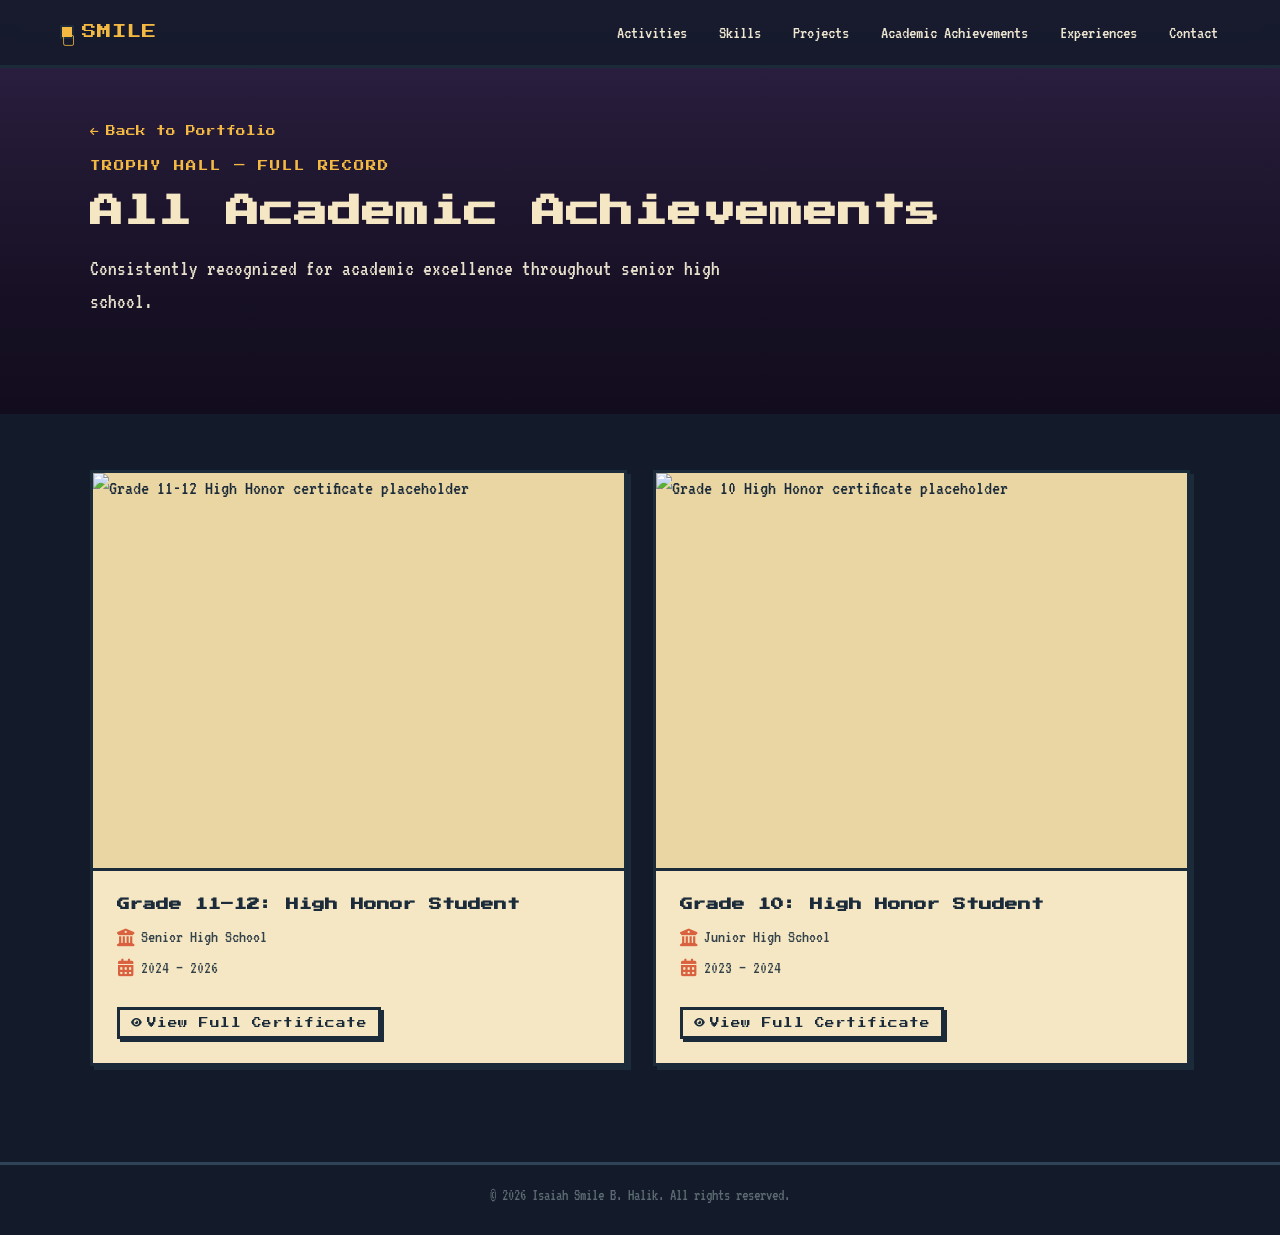
==== Portfolio/Achievements/index.html @ cf9708b0 "Revamped the website to add a more game-look. Changed the structure.Added Pictures." ====
<!DOCTYPE html>
<html lang="en">
<head>
<meta charset="UTF-8">
<meta name="viewport" content="width=device-width, initial-scale=1.0">
<title>All Achievements — Isaiah Smile B. Halik</title>

<link rel="preconnect" href="https://fonts.googleapis.com">
<link rel="preconnect" href="https://fonts.gstatic.com" crossorigin>
<link href="https://fonts.googleapis.com/css2?family=Press+Start+2P&family=VT323&display=swap" rel="stylesheet">
<link rel="stylesheet" href="https://cdnjs.cloudflare.com/ajax/libs/font-awesome/6.5.1/css/all.min.css">
<link rel="stylesheet" href="/style.css">
</head>
<body>

<header class="header" id="header">
  <div class="header-inner">
    <a href="/index.html#home" class="logo"><span class="logo-icon">&#9634;</span>SMILE</a>
    <button class="hamburger" id="hamburger" aria-label="Toggle menu" aria-expanded="false">
      <span></span><span></span><span></span>
    </button>
    <nav class="navbar" id="navbar">
      <a href="/index.html#activities" class="nav-link">Activities</a>
      <a href="/Portfolio/Skills/index.html" class="nav-link">Skills</a>
      <a href="/Portfolio/Projects/index.html" class="nav-link">Projects</a>
      <a href="/Portfolio/Achievements/index.html" class="nav-link">Academic&nbsp;Achievements</a>
      <a href="/Portfolio/Experiences/index.html" class="nav-link">Experiences</a>
      <a href="/index.html#contact" class="nav-link">Contact</a>
    </nav>
  </div>
</header>

<main>
  <section class="subpage-hero biome-achievements">
    <div class="subpage-hero-inner">
      <a href="/index.html#achievements" class="back-link"><i class="fa-solid fa-arrow-left"></i> Back to Portfolio</a>
      <p class="section-eyebrow">TROPHY HALL &mdash; FULL RECORD</p>
      <h1 class="section-title">All Academic Achievements</h1>
      <p class="section-lede">Consistently recognized for academic excellence throughout senior high school.</p>
    </div>
  </section>

  <section class="subpage-body">
    <div class="subpage-body-inner">
      <div class="cert-grid">

        <div class="cert-card">
          <div class="cert-image">
            <img src="https://via.placeholder.com/400x300.png?text=Certificate" alt="Grade 11-12 High Honor certificate placeholder">
          </div>
          <div class="cert-body">
            <h3 class="cert-title">Grade 11&ndash;12: High Honor Student</h3>
            <div class="cert-meta">
              <span class="cert-meta-row"><i class="fa-solid fa-building-columns"></i>Senior High School</span>
              <span class="cert-meta-row"><i class="fa-solid fa-calendar-days"></i>2024 &ndash; 2026</span>
            </div>
            <div class="cert-actions">
              <a href="#" class="btn btn-ghost btn-sm"><i class="fa-solid fa-eye"></i> View Full Certificate</a>
            </div>
          </div>
        </div>

        <div class="cert-card">
          <div class="cert-image">
            <img src="https://via.placeholder.com/400x300.png?text=Certificate" alt="Grade 10 High Honor certificate placeholder">
          </div>
          <div class="cert-body">
            <h3 class="cert-title">Grade 10: High Honor Student</h3>
            <div class="cert-meta">
              <span class="cert-meta-row"><i class="fa-solid fa-building-columns"></i>Junior High School</span>
              <span class="cert-meta-row"><i class="fa-solid fa-calendar-days"></i>2023 &ndash; 2024</span>
            </div>
            <div class="cert-actions">
              <a href="#" class="btn btn-ghost btn-sm"><i class="fa-solid fa-eye"></i> View Full Certificate</a>
            </div>
          </div>
        </div>

        <!-- Add another .cert-card block here for each new certificate -->

      </div>
    </div>
  </section>
</main>

<footer class="site-footer">
  <p>&copy; 2026 Isaiah Smile B. Halik. All rights reserved.</p>
</footer>

<script src="/script.js"></script>
</body>
</html>
---- style.css ----
/* ===================================================================
   TOKENS
=================================================================== */
:root {
  --sky-top:      #4E86C6;
  --sky-bottom:   #9FD1E8;
  --grass-dark:   #2F6B3E;
  --grass:        #4C9A57;
  --grass-light:  #78C27B;
  --parchment:    #F5E7C4;
  --parchment-2:  #EAD6A3;
  --ink:          #1B2B3A;
  --ink-soft:     #2E4258;
  --gold:         #F4B942;
  --gold-dark:    #C98A1E;
  --ember:        #D9613F;
  --stone:        #5C6B73;
  --stone-dark:   #34424A;
  --dusk:         #3A2C56;
  --dusk-2:       #5A4180;
  --night:        #131A2A;
  --paper-line:   rgba(27, 43, 58, 0.18);

  --font-display: 'Press Start 2P', monospace;
  --font-body:    'VT323', monospace;

  --radius-px: 0px;
  --shadow-pixel: 4px 4px 0 var(--ink);
  --shadow-pixel-sm: 3px 3px 0 var(--ink);

  --nav-height: 68px;
}

/* ===================================================================
   RESET
=================================================================== */
*, *::before, *::after { box-sizing: border-box; }
html { scroll-behavior: smooth; }
body {
  margin: 0;
  font-family: var(--font-body);
  font-size: 20px;
  line-height: 1.5;
  color: var(--ink);
  background: var(--night);
  overflow-x: hidden;
}
img { max-width: 100%; display: block; }
a { color: inherit; text-decoration: none; }
ul, ol { margin: 0; padding: 0; list-style: none; }
h1, h2, h3, p { margin: 0; }
button { font-family: inherit; cursor: pointer; }

@media (prefers-reduced-motion: reduce) {
  *, *::before, *::after { animation-duration: 0.001ms !important; animation-iteration-count: 1 !important; transition-duration: 0.001ms !important; }
  html { scroll-behavior: auto; }
}

:focus-visible {
  outline: 3px solid var(--gold);
  outline-offset: 2px;
}

/* ===================================================================
   PIXEL PANEL UTILITY — the signature element
   A game "textbox" frame: dark ink border, offset hard shadow,
   notch cut from the corner like classic RPG dialog windows.
=================================================================== */
.pixel-panel {
  position: relative;
  background: var(--parchment);
  border: 3px solid var(--ink);
  box-shadow: var(--shadow-pixel);
  clip-path: polygon(
    0 12px, 12px 12px, 12px 0,
    calc(100% - 12px) 0, calc(100% - 12px) 12px, 100% 12px,
    100% calc(100% - 12px), calc(100% - 12px) calc(100% - 12px), calc(100% - 12px) 100%,
    12px 100%, 12px calc(100% - 12px), 0 calc(100% - 12px)
  );
}

/* ===================================================================
   BUTTONS
=================================================================== */
.btn {
  display: inline-flex;
  align-items: center;
  gap: 0.5em;
  padding: 0.85em 1.6em;
  font-family: var(--font-display);
  font-size: 0.7rem;
  letter-spacing: 0.5px;
  border: 3px solid var(--ink);
  box-shadow: var(--shadow-pixel-sm);
  transition: transform 0.12s ease, box-shadow 0.12s ease;
  cursor: pointer;
}
.btn:hover { transform: translate(-2px, -2px); box-shadow: 6px 6px 0 var(--ink); }
.btn:active { transform: translate(1px, 1px); box-shadow: 2px 2px 0 var(--ink); }

.btn-primary { background: var(--gold); color: var(--ink); }
.btn-ghost { background: var(--parchment); color: var(--ink); }

.btn-sm {
  font-size: 0.6rem;
  padding: 0.65em 1.1em;
  box-shadow: 3px 3px 0 var(--ink);
}
.btn-sm:hover { box-shadow: 5px 5px 0 var(--ink); }

/* ===================================================================
   HEADER / NAV
=================================================================== */
.header {
  position: fixed;
  top: 0; left: 0; right: 0;
  z-index: 100;
  height: var(--nav-height);
  background: rgba(19, 26, 42, 0.85);
  backdrop-filter: blur(8px);
  -webkit-backdrop-filter: blur(8px);
  border-bottom: 3px solid var(--ink);
}
.header-inner {
  max-width: 1200px;
  margin: 0 auto;
  height: 100%;
  padding: 0 20px;
  display: flex;
  align-items: center;
  justify-content: space-between;
}
.logo {
  font-family: var(--font-display);
  font-size: 0.9rem;
  color: var(--gold);
  display: flex;
  align-items: center;
  gap: 8px;
  letter-spacing: 1px;
}
.logo-icon {
  display: inline-block;
  width: 14px; height: 14px;
  background: var(--gold);
  border: 2px solid var(--ink);
}
.navbar { display: flex; align-items: center; gap: 28px; }
.nav-link {
  font-family: var(--font-body);
  font-size: 1.15rem;
  color: #EFE7D2;
  position: relative;
  padding: 4px 2px;
  transition: color 0.15s ease;
}
.nav-link::after {
  content: "";
  position: absolute;
  left: 0; bottom: -4px;
  width: 0; height: 3px;
  background: var(--gold);
  transition: width 0.18s ease;
}
.nav-link:hover { color: var(--gold); }
.nav-link:hover::after { width: 100%; }

.hamburger {
  display: none;
  flex-direction: column;
  justify-content: center;
  gap: 5px;
  width: 40px; height: 36px;
  background: transparent;
  border: none;
  padding: 6px;
}
.hamburger span {
  display: block;
  height: 3px;
  background: var(--gold);
  border-radius: 0;
  transition: transform 0.2s ease, opacity 0.2s ease;
}
.hamburger.is-open span:nth-child(1) { transform: translateY(8px) rotate(45deg); }
.hamburger.is-open span:nth-child(2) { opacity: 0; }
.hamburger.is-open span:nth-child(3) { transform: translateY(-8px) rotate(-45deg); }

/* ===================================================================
   SECTION SHARED LAYOUT
=================================================================== */
main section {
  position: relative;
  padding: calc(var(--nav-height) + 64px) 20px 96px;
  overflow: hidden;
}
.section-inner {
  max-width: 1100px;
  margin: 0 auto;
  position: relative;
  z-index: 2;
}
.section-eyebrow {
  font-family: var(--font-display);
  font-size: 0.65rem;
  letter-spacing: 2px;
  color: var(--gold);
  margin-bottom: 14px;
}
.section-title {
  font-family: var(--font-display);
  font-size: clamp(1.4rem, 3vw, 2.1rem);
  color: var(--parchment);
  margin-bottom: 18px;
  line-height: 1.4;
}
.section-lede {
  font-size: 1.35rem;
  max-width: 640px;
  color: #E7E0CC;
  margin-bottom: 40px;
}
.section-cta { margin-top: 48px; display: flex; justify-content: center; }

/* ===================================================================
   HERO
=================================================================== */
.hero {
  min-height: 100vh;
  display: flex;
  align-items: center;
  padding-top: var(--nav-height);
  background-image:
    linear-gradient(180deg, rgba(20, 32, 51, 0.35) 0%, rgba(20, 32, 51, 0.55) 60%, rgba(19,26,42,0.95) 100%),
    linear-gradient(180deg, var(--sky-top) 0%, var(--sky-bottom) 45%, var(--grass-light) 46%, var(--grass) 75%, var(--grass-dark) 100%);
  background-attachment: fixed;
}
.hero-overlay {
  position: absolute;
  inset: 0;
  background-image:
    radial-gradient(circle at 15% 20%, rgba(255,255,255,0.5) 0 3px, transparent 4px),
    radial-gradient(circle at 70% 12%, rgba(255,255,255,0.4) 0 3px, transparent 4px),
    radial-gradient(circle at 40% 30%, rgba(255,255,255,0.3) 0 2px, transparent 3px);
  background-size: 340px 340px, 420px 420px, 260px 260px;
  opacity: 0.7;
  pointer-events: none;
}
.hero-content {
  position: relative;
  z-index: 2;
  width: 100%;
  max-width: 1000px;
  margin: 0 auto;
  padding: 0 20px;
  display: flex;
  flex-direction: column;
  align-items: center;
  gap: 28px;
}
.hero-card {
  width: 100%;
  background: var(--parchment);
  border: 3px solid var(--ink);
  box-shadow: 8px 8px 0 rgba(19,26,42,0.6);
  clip-path: polygon(
    0 16px, 16px 16px, 16px 0,
    calc(100% - 16px) 0, calc(100% - 16px) 16px, 100% 16px,
    100% calc(100% - 16px), calc(100% - 16px) calc(100% - 16px), calc(100% - 16px) 100%,
    16px 100%, 16px calc(100% - 16px), 0 calc(100% - 16px)
  );
  padding: 40px clamp(20px, 4vw, 56px);
}
.pixel-eyebrow {
  font-family: var(--font-display);
  font-size: 0.6rem;
  color: var(--gold-dark);
  letter-spacing: 1px;
  margin-bottom: 24px;
}
.hero-grid {
  display: grid;
  grid-template-columns: 200px 1fr;
  gap: 40px;
  align-items: center;
}
.hero-portrait { display: flex; flex-direction: column; align-items: center; gap: 12px; }
.portrait-frame {
  width: 180px; height: 180px;
  border: 4px solid var(--ink);
  background: var(--parchment-2);
  padding: 6px;
  box-shadow: 5px 5px 0 var(--ink);
}
.portrait-img { width: 100%; height: 100%; object-fit: cover; border: 2px solid var(--ink); }
.portrait-plate {
  font-family: var(--font-display);
  font-size: 0.6rem;
  background: var(--ember);
  color: var(--parchment);
  border: 2px solid var(--ink);
  padding: 5px 10px;
}
.hero-name {
  font-family: var(--font-display);
  font-size: clamp(1.1rem, 3vw, 1.8rem);
  color: var(--ink);
  line-height: 1.5;
  margin-bottom: 14px;
}
.hero-subheading {
  font-size: 1.4rem;
  color: var(--ink-soft);
  margin-bottom: 12px;
}
.hero-body {
  font-size: 1.3rem;
  color: var(--ink-soft);
  max-width: 46ch;
  margin-bottom: 24px;
}
.hero-actions { display: flex; gap: 16px; flex-wrap: wrap; }

.scroll-cue {
  font-family: var(--font-display);
  font-size: 0.55rem;
  color: var(--parchment);
  display: flex;
  flex-direction: column;
  align-items: center;
  gap: 8px;
  animation: bob 1.6s ease-in-out infinite;
  text-shadow: 2px 2px 0 rgba(0,0,0,0.4);
}
@keyframes bob { 0%, 100% { transform: translateY(0); } 50% { transform: translateY(8px); } }

/* ===================================================================
   ACTIVITIES — "quest board", warm wood/tavern biome
=================================================================== */
.activities {
  background:
    linear-gradient(180deg, rgba(30,20,12,0.55), rgba(30,20,12,0.75)),
    repeating-linear-gradient(90deg, #8A5A34 0px, #8A5A34 38px, #7A4E2C 38px, #7A4E2C 40px),
    linear-gradient(180deg, #6E4626 0%, #4B2E18 100%);
}
.quest-grid {
  display: grid;
  grid-template-columns: repeat(3, 1fr);
  gap: 24px;
}
.quest-card {
  background: var(--parchment);
  border: 3px solid var(--ink);
  box-shadow: var(--shadow-pixel);
  padding: 24px;
  display: flex;
  flex-direction: column;
  gap: 10px;
  transition: transform 0.15s ease, box-shadow 0.15s ease;
}
.quest-card:hover { transform: translate(-3px, -3px); box-shadow: 7px 7px 0 var(--ink); }
.quest-tag {
  font-family: var(--font-display);
  font-size: 0.55rem;
  color: var(--ember);
  letter-spacing: 1px;
}
.quest-title {
  font-family: var(--font-display);
  font-size: 0.95rem;
  color: var(--ink);
}
.quest-desc { font-size: 1.15rem; color: var(--ink-soft); flex-grow: 1; }
.quest-link {
  font-family: var(--font-display);
  font-size: 0.6rem;
  color: var(--gold-dark);
  display: inline-flex;
  align-items: center;
  gap: 8px;
  margin-top: 6px;
}

/* ===================================================================
   SKILLS — "training grounds", grass/dirt biome + creature layer
=================================================================== */
.skills {
  background:
    linear-gradient(180deg, rgba(15,26,17,0.55), rgba(15,26,17,0.8)),
    linear-gradient(180deg, #5FA85F 0%, #3E7A44 55%, #2E5C34 100%);
}
.creature-layer {
  position: absolute;
  inset: auto 0 0 0;
  height: 140px;
  z-index: 1;
  pointer-events: none;
  overflow: hidden;
}
/* Example scaffolding class for a future creature sprite:
.creature {
  position: absolute;
  bottom: 12px;
  width: 48px; height: 48px;
  image-rendering: pixelated;
  animation: walk-across linear infinite;
}
@keyframes walk-across {
  from { transform: translateX(-10vw); }
  to   { transform: translateX(110vw); }
}
*/
.skills-columns {
  display: grid;
  grid-template-columns: 1fr 1fr;
  gap: 28px;
}
.skill-panel {
  background: var(--parchment);
  border: 3px solid var(--ink);
  box-shadow: var(--shadow-pixel);
  padding: 28px;
}
.skill-panel-title {
  font-family: var(--font-display);
  font-size: 0.8rem;
  color: var(--ink);
  margin-bottom: 20px;
  display: flex;
  align-items: center;
  gap: 10px;
  border-bottom: 3px dashed var(--paper-line);
  padding-bottom: 16px;
}
.skill-panel-title i { color: var(--ember); }
.skill-list { display: flex; flex-direction: column; gap: 14px; }
.skill-row {
  display: flex;
  align-items: center;
  justify-content: space-between;
  gap: 12px;
  font-size: 1.2rem;
}
.skill-name { color: var(--ink-soft); }
.stars { display: inline-flex; gap: 3px; }
.stars i { color: var(--gold-dark); }
.stars i.star-empty { color: var(--paper-line); }
.skill-note { margin-top: 18px; font-size: 1.05rem; color: var(--stone); font-style: italic; }

/* ===================================================================
   PROJECTS — "workshop / lab", stone biome
=================================================================== */
.projects {
  background:
    linear-gradient(180deg, rgba(10,14,17,0.5), rgba(10,14,17,0.8)),
    repeating-linear-gradient(0deg, #5C6B73 0px, #5C6B73 40px, #4E5B62 40px, #4E5B62 42px),
    linear-gradient(180deg, #46545C 0%, #2E383E 100%);
}
.project-feature {
  background: var(--parchment);
  border: 3px solid var(--ink);
  box-shadow: var(--shadow-pixel);
  display: grid;
  grid-template-columns: 1fr 1fr;
}
.project-image { border-right: 3px solid var(--ink); background: var(--parchment-2); }
.project-image img { width: 100%; height: 100%; object-fit: cover; min-height: 260px; }
.project-info { padding: 32px; display: flex; flex-direction: column; gap: 14px; }
.project-badge {
  font-family: var(--font-display);
  font-size: 0.55rem;
  color: var(--ember);
  letter-spacing: 1px;
}
.project-title { font-family: var(--font-display); font-size: 1rem; color: var(--ink); line-height: 1.5; }
.project-bullets { display: flex; flex-direction: column; gap: 10px; }
.project-bullets li {
  font-size: 1.15rem;
  color: var(--ink-soft);
  padding-left: 22px;
  position: relative;
}
.project-bullets li::before {
  content: "\25A0";
  position: absolute;
  left: 0; top: 2px;
  color: var(--gold-dark);
  font-size: 0.7rem;
}

/* ===================================================================
   ACHIEVEMENTS — "trophy hall", dusk/purple biome
=================================================================== */
.achievements {
  background:
    linear-gradient(180deg, rgba(15,10,25,0.55), rgba(15,10,25,0.8)),
    linear-gradient(180deg, #5A4180 0%, #3A2C56 60%, #221A38 100%);
}
.timeline { display: flex; flex-direction: column; gap: 24px; }
.timeline-item {
  display: grid;
  grid-template-columns: 56px auto 1fr;
  gap: 20px;
  align-items: center;
  background: var(--parchment);
  border: 3px solid var(--ink);
  box-shadow: var(--shadow-pixel-sm);
  padding: 20px;
}
.timeline-marker {
  width: 44px; height: 44px;
  display: flex; align-items: center; justify-content: center;
  background: var(--gold);
  border: 3px solid var(--ink);
  color: var(--ink);
  font-size: 1.1rem;
}
.timeline-image {
  width: 100px; height: 76px;
  border: 3px solid var(--ink);
  overflow: hidden;
  background: var(--parchment-2);
}
.timeline-image img { width: 100%; height: 100%; object-fit: cover; }
.timeline-title { font-family: var(--font-display); font-size: 0.8rem; color: var(--ink); margin-bottom: 6px; line-height: 1.5; }
.timeline-desc { font-size: 1.15rem; color: var(--stone-dark); }

/* Experience timeline variant: no image column */
.timeline--exp .timeline-item { grid-template-columns: 56px 1fr; }
.timeline-head { display: flex; flex-wrap: wrap; justify-content: space-between; gap: 8px; margin-bottom: 6px; }
.timeline-date { font-family: var(--font-body); font-size: 1.05rem; color: var(--ember); white-space: nowrap; }
.timeline-org { font-size: 1.1rem; color: var(--stone-dark); margin-bottom: 10px; font-style: italic; }

/* ===================================================================
   EXPERIENCES — "journey path", road/dungeon biome
=================================================================== */
.experiences {
  background:
    linear-gradient(180deg, rgba(10,12,10,0.5), rgba(10,12,10,0.8)),
    repeating-linear-gradient(90deg, #7A6A52 0px, #7A6A52 46px, #6A5B45 46px, #6A5B45 48px),
    linear-gradient(180deg, #4A3F2E 0%, #2C2419 100%);
}

/* ===================================================================
   CONTACT — "save point", night sky biome
=================================================================== */
.contact {
  background:
    radial-gradient(circle at 20% 20%, rgba(244,185,66,0.12), transparent 40%),
    radial-gradient(circle at 80% 10%, rgba(244,185,66,0.1), transparent 35%),
    linear-gradient(180deg, var(--night) 0%, #0B0F1A 100%);
  text-align: center;
  padding-bottom: 64px;
}
.contact-inner { display: flex; flex-direction: column; align-items: center; }
.contact .section-title { margin-bottom: 8px; }
.contact-text { font-size: 1.4rem; color: #E7E0CC; margin: 18px 0 28px; }
.github-btn {
  display: inline-flex;
  align-items: center;
  gap: 12px;
  padding: 16px 32px;
  background: var(--gold);
  color: var(--ink);
  border: 3px solid var(--ink);
  box-shadow: var(--shadow-pixel);
  font-family: var(--font-display);
  font-size: 0.85rem;
  transition: transform 0.15s ease, box-shadow 0.15s ease;
}
.github-btn i { font-size: 1.3rem; }
.github-btn:hover { transform: translate(-3px, -3px); box-shadow: 7px 7px 0 var(--ink); }
.github-btn:active { transform: translate(1px, 1px); box-shadow: 2px 2px 0 var(--ink); }

/* ===================================================================
   FOOTER
=================================================================== */
.site-footer {
  background: var(--night);
  color: var(--stone);
  text-align: center;
  font-size: 1rem;
  padding: 18px 20px 28px;
  border-top: 3px solid var(--ink-soft);
}

/* ===================================================================
   SUBPAGES (skills.html / projects.html / achievements.html)
   Reuses the same tokens, biomes, and pixel-panel language as the
   one-page site so every "View All" page feels like the same game.
=================================================================== */
.subpage-hero {
  min-height: 46vh;
  display: flex;
  align-items: flex-end;
  padding: calc(var(--nav-height) + 40px) 20px 56px;
  position: relative;
}
.subpage-hero.biome-skills {
  background: linear-gradient(180deg, rgba(15,26,17,0.55), rgba(15,26,17,0.85)),
              linear-gradient(180deg, #5FA85F 0%, #3E7A44 55%, #2E5C34 100%);
}
.subpage-hero.biome-projects {
  background: linear-gradient(180deg, rgba(10,14,17,0.5), rgba(10,14,17,0.85)),
              repeating-linear-gradient(0deg, #5C6B73 0px, #5C6B73 40px, #4E5B62 40px, #4E5B62 42px),
              linear-gradient(180deg, #46545C 0%, #2E383E 100%);
}
.subpage-hero.biome-achievements {
  background: linear-gradient(180deg, rgba(15,10,25,0.55), rgba(15,10,25,0.85)),
              linear-gradient(180deg, #5A4180 0%, #3A2C56 60%, #221A38 100%);
}
.subpage-hero.biome-experiences {
  background: linear-gradient(180deg, rgba(10,12,10,0.5), rgba(10,12,10,0.85)),
              repeating-linear-gradient(90deg, #7A6A52 0px, #7A6A52 46px, #6A5B45 46px, #6A5B45 48px),
              linear-gradient(180deg, #4A3F2E 0%, #2C2419 100%);
}
.subpage-hero-inner { max-width: 1100px; margin: 0 auto; width: 100%; }
.back-link {
  display: inline-flex;
  align-items: center;
  gap: 8px;
  font-family: var(--font-display);
  font-size: 0.6rem;
  color: var(--gold);
  margin-bottom: 20px;
  transition: transform 0.15s ease;
}
.back-link:hover { transform: translateX(-4px); color: var(--parchment); }

.subpage-body {
  background: var(--night);
  padding: 56px 20px 96px;
}
.subpage-body-inner { max-width: 1100px; margin: 0 auto; }

/* Full skills listing: stacks the same .skill-panel cards used on the
   homepage, one per category, so add a new panel per category to extend. */
.skills-full { display: flex; flex-direction: column; gap: 28px; }

/* Full projects listing: same visual language as .project-feature,
   but as a repeatable grid — duplicate .project-card-full to add more. */
.projects-full {
  display: grid;
  grid-template-columns: 1fr 1fr;
  gap: 28px;
}
.project-card-full {
  background: var(--parchment);
  border: 3px solid var(--ink);
  box-shadow: var(--shadow-pixel);
  display: flex;
  flex-direction: column;
}
.project-card-full .project-image { border-right: none; border-bottom: 3px solid var(--ink); }
.project-card-full .project-image img { min-height: 200px; }
.project-card-full .project-info { padding: 28px; }

/* Full achievements listing reuses .timeline / .timeline-item as-is —
   just add more <li class="timeline-item"> entries to extend it. */

@media (max-width: 860px) {
  .projects-full { grid-template-columns: 1fr; }
}

/* ===================================================================
   ICON CARD GRID
   Shared card component for the View All pages: icon badge, title,
   short description, and either a 5-star rating (Skills) or a small
   meta tag (date/category — Projects, Achievements, Experiences).
=================================================================== */
.icon-card-grid {
  display: grid;
  grid-template-columns: repeat(3, 1fr);
  gap: 22px;
}
.icon-card {
  background: var(--parchment);
  border: 3px solid var(--ink);
  box-shadow: var(--shadow-pixel-sm);
  padding: 24px;
  display: flex;
  flex-direction: column;
  gap: 12px;
  transition: transform 0.15s ease, box-shadow 0.15s ease;
}
.icon-card:hover { transform: translate(-3px, -3px); box-shadow: 6px 6px 0 var(--ink); }
.icon-card-badge {
  width: 52px; height: 52px;
  display: flex; align-items: center; justify-content: center;
  background: var(--parchment-2);
  border: 3px solid var(--ink);
  color: var(--ink);
  font-size: 1.3rem;
}
.icon-card-title {
  font-family: var(--font-display);
  font-size: 0.8rem;
  color: var(--ink);
  line-height: 1.5;
}
.icon-card-desc {
  font-size: 1.15rem;
  color: var(--ink-soft);
  flex-grow: 1;
}
.icon-card-tag {
  display: inline-flex;
  align-self: flex-start;
  font-family: var(--font-body);
  font-size: 1rem;
  color: var(--parchment);
  background: var(--ink-soft);
  border: 2px solid var(--ink);
  padding: 3px 10px;
}
.icon-card .stars { margin-top: 2px; }
.icon-card-subtitle {
  font-size: 1.05rem;
  color: var(--stone-dark);
  font-style: italic;
  margin-top: -6px;
}
.icon-card-actions { margin-top: 6px; }
.icon-card-bullets { display: flex; flex-direction: column; gap: 8px; }
.icon-card-bullets li {
  font-size: 1.1rem;
  color: var(--ink-soft);
  padding-left: 20px;
  position: relative;
}
.icon-card-bullets li::before {
  content: "\25A0";
  position: absolute;
  left: 0; top: 3px;
  color: var(--gold-dark);
  font-size: 0.6rem;
}

@media (max-width: 860px) {
  .icon-card-grid { grid-template-columns: 1fr 1fr; }
}
@media (max-width: 600px) {
  .icon-card-grid { grid-template-columns: 1fr; }
}

/* ===================================================================
   TAG CHIPS — shared pill component for skills/project keywords
=================================================================== */
.tag-list { display: flex; flex-wrap: wrap; gap: 10px; }
.tag-chip {
  display: inline-flex;
  align-items: center;
  gap: 7px;
  font-family: var(--font-body);
  font-size: 1.05rem;
  color: var(--ink);
  background: var(--parchment-2);
  border: 2px solid var(--ink);
  padding: 6px 12px;
  transition: transform 0.12s ease, background 0.12s ease;
}
.tag-chip i { color: var(--ember); font-size: 0.85rem; }
.tag-chip:hover { transform: translate(-2px, -2px); background: var(--gold); }

/* Skills page: category sections, each holding a grid of individual skill cards */
.skill-category-block {
  margin-bottom: 44px;
}
.skill-category-block:last-child {
  margin-bottom: 0;
}
.skill-category-head {
  display: flex;
  align-items: center;
  gap: 12px;
  margin-bottom: 22px;
  padding-bottom: 18px;
  border-bottom: 3px dashed rgba(231, 224, 204, 0.3);
}
.skill-category-icon {
  width: 44px; height: 44px;
  display: flex; align-items: center; justify-content: center;
  background: var(--gold);
  border: 3px solid var(--ink);
  color: var(--ink);
  font-size: 1.1rem;
  flex-shrink: 0;
}
.skill-category-title { font-family: var(--font-display); font-size: 0.85rem; color: var(--parchment); line-height: 1.5; }
.skill-category-desc { font-size: 1.1rem; color: #C9C1AA; margin-top: 4px; }

/* ===================================================================
   CERTIFICATE CARD — Achievements page
=================================================================== */
.cert-grid {
  display: grid;
  grid-template-columns: repeat(2, 1fr);
  gap: 26px;
}
.cert-card {
  background: var(--parchment);
  border: 3px solid var(--ink);
  box-shadow: var(--shadow-pixel);
  display: flex;
  flex-direction: column;
  overflow: hidden;
}
.cert-image {
  aspect-ratio: 4 / 3;
  background: var(--parchment-2);
  border-bottom: 3px solid var(--ink);
  overflow: hidden;
}
.cert-image img { width: 100%; height: 100%; object-fit: cover; }
.cert-body { padding: 24px; display: flex; flex-direction: column; gap: 10px; flex-grow: 1; }
.cert-title { font-family: var(--font-display); font-size: 0.8rem; color: var(--ink); line-height: 1.5; }
.cert-meta { display: flex; flex-direction: column; gap: 4px; font-size: 1.1rem; color: var(--stone-dark); }
.cert-meta-row { display: flex; align-items: center; gap: 8px; }
.cert-meta-row i { color: var(--ember); width: 16px; text-align: center; }
.cert-actions { margin-top: auto; padding-top: 14px; }

@media (max-width: 860px) {
  .cert-grid { grid-template-columns: 1fr; }
}

/* ===================================================================
   RESPONSIVE
=================================================================== */
@media (max-width: 860px) {
  .hero-grid { grid-template-columns: 1fr; text-align: center; }
  .hero-portrait { order: -1; }
  .hero-actions { justify-content: center; }
  .quest-grid { grid-template-columns: 1fr; }
  .skills-columns { grid-template-columns: 1fr; }
  .project-feature { grid-template-columns: 1fr; }
  .project-image { border-right: none; border-bottom: 3px solid var(--ink); }
  .project-image img { min-height: 200px; }
}

@media (max-width: 720px) {
  .hamburger { display: flex; }
  .navbar {
    position: absolute;
    top: 100%;
    left: 0; right: 0;
    background: rgba(19, 26, 42, 0.97);
    border-bottom: 3px solid var(--ink);
    flex-direction: column;
    align-items: flex-start;
    gap: 0;
    max-height: 0;
    overflow: hidden;
    transition: max-height 0.25s ease;
  }
  .navbar.is-open { max-height: 480px; }
  .nav-link { width: 100%; padding: 14px 24px; border-bottom: 1px solid rgba(255,255,255,0.08); }
  .nav-link::after { display: none; }

  .timeline-item { grid-template-columns: 1fr; text-align: left; }
  .timeline-marker { margin-bottom: 4px; }
  .timeline-image { width: 100%; height: 140px; }
  .timeline--exp .timeline-item { grid-template-columns: 1fr; }
}

@media (max-width: 480px) {
  body { font-size: 18px; }
  main section { padding: calc(var(--nav-height) + 40px) 16px 72px; }
  .hero-card { padding: 28px 20px; }
  .btn { font-size: 0.6rem; padding: 0.8em 1.2em; }
}
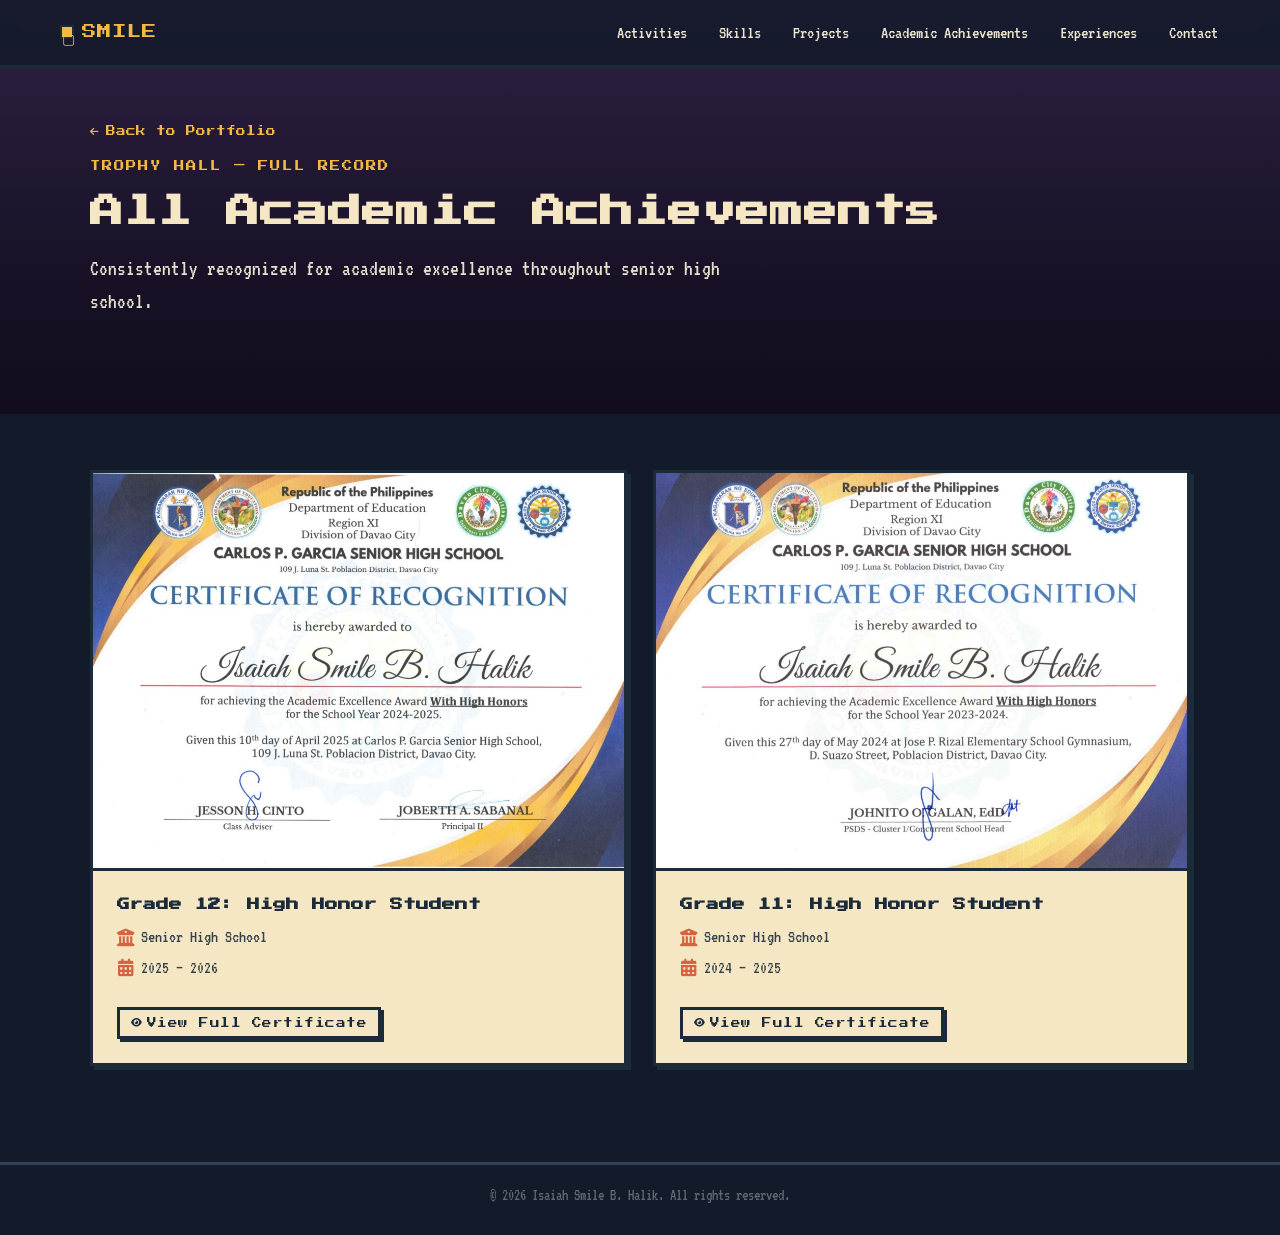
==== commit 8ca6830c: "Added pics in achievements. Removed picture placeholder for projects. Fixed issues about 404 error w" ====
--- a/Portfolio/Achievements/index.html
+++ b/Portfolio/Achievements/index.html
@@ -9,23 +9,23 @@
 <link rel="preconnect" href="https://fonts.gstatic.com" crossorigin>
 <link href="https://fonts.googleapis.com/css2?family=Press+Start+2P&family=VT323&display=swap" rel="stylesheet">
 <link rel="stylesheet" href="https://cdnjs.cloudflare.com/ajax/libs/font-awesome/6.5.1/css/all.min.css">
-<link rel="stylesheet" href="/style.css">
+<link rel="stylesheet" href="../../style.css">
 </head>
 <body>
 
 <header class="header" id="header">
   <div class="header-inner">
-    <a href="/index.html#home" class="logo"><span class="logo-icon">&#9634;</span>SMILE</a>
+    <a href="../../index.html#home" class="logo"><span class="logo-icon">&#9634;</span>SMILE</a>
     <button class="hamburger" id="hamburger" aria-label="Toggle menu" aria-expanded="false">
       <span></span><span></span><span></span>
     </button>
     <nav class="navbar" id="navbar">
-      <a href="/index.html#activities" class="nav-link">Activities</a>
-      <a href="/Portfolio/Skills/index.html" class="nav-link">Skills</a>
-      <a href="/Portfolio/Projects/index.html" class="nav-link">Projects</a>
-      <a href="/Portfolio/Achievements/index.html" class="nav-link">Academic&nbsp;Achievements</a>
-      <a href="/Portfolio/Experiences/index.html" class="nav-link">Experiences</a>
-      <a href="/index.html#contact" class="nav-link">Contact</a>
+      <a href="../../index.html#activities" class="nav-link">Activities</a>
+      <a href="../../Portfolio/Skills/index.html" class="nav-link">Skills</a>
+      <a href="../../Portfolio/Projects/index.html" class="nav-link">Projects</a>
+      <a href="../../Portfolio/Achievements/index.html" class="nav-link">Academic&nbsp;Achievements</a>
+      <a href="../../Portfolio/Experiences/index.html" class="nav-link">Experiences</a>
+      <a href="../../index.html#contact" class="nav-link">Contact</a>
     </nav>
   </div>
 </header>
@@ -33,7 +33,7 @@
 <main>
   <section class="subpage-hero biome-achievements">
     <div class="subpage-hero-inner">
-      <a href="/index.html#achievements" class="back-link"><i class="fa-solid fa-arrow-left"></i> Back to Portfolio</a>
+      <a href="../../index.html#achievements" class="back-link"><i class="fa-solid fa-arrow-left"></i> Back to Portfolio</a>
       <p class="section-eyebrow">TROPHY HALL &mdash; FULL RECORD</p>
       <h1 class="section-title">All Academic Achievements</h1>
       <p class="section-lede">Consistently recognized for academic excellence throughout senior high school.</p>
@@ -46,37 +46,35 @@
 
         <div class="cert-card">
           <div class="cert-image">
-            <img src="https://via.placeholder.com/400x300.png?text=Certificate" alt="Grade 11-12 High Honor certificate placeholder">
+            <img src="../../Portfolio/Pictures/g12.jpg" alt="Grade 12 High Honor certificate">
           </div>
           <div class="cert-body">
-            <h3 class="cert-title">Grade 11&ndash;12: High Honor Student</h3>
+            <h3 class="cert-title">Grade 12: High Honor Student</h3>
             <div class="cert-meta">
               <span class="cert-meta-row"><i class="fa-solid fa-building-columns"></i>Senior High School</span>
-              <span class="cert-meta-row"><i class="fa-solid fa-calendar-days"></i>2024 &ndash; 2026</span>
+              <span class="cert-meta-row"><i class="fa-solid fa-calendar-days"></i>2025 &ndash; 2026</span>
             </div>
             <div class="cert-actions">
-              <a href="#" class="btn btn-ghost btn-sm"><i class="fa-solid fa-eye"></i> View Full Certificate</a>
+              <a href="../../Portfolio/Pictures/g12.jpg" target="_blank" class="btn btn-ghost btn-sm"><i class="fa-solid fa-eye"></i> View Full Certificate</a>
             </div>
           </div>
         </div>
 
         <div class="cert-card">
           <div class="cert-image">
-            <img src="https://via.placeholder.com/400x300.png?text=Certificate" alt="Grade 10 High Honor certificate placeholder">
+            <img src="../../Portfolio/Pictures/g11.jpg" alt="Grade 11 High Honor certificate">
           </div>
           <div class="cert-body">
-            <h3 class="cert-title">Grade 10: High Honor Student</h3>
+            <h3 class="cert-title">Grade 11: High Honor Student</h3>
             <div class="cert-meta">
-              <span class="cert-meta-row"><i class="fa-solid fa-building-columns"></i>Junior High School</span>
-              <span class="cert-meta-row"><i class="fa-solid fa-calendar-days"></i>2023 &ndash; 2024</span>
+              <span class="cert-meta-row"><i class="fa-solid fa-building-columns"></i>Senior High School</span>
+              <span class="cert-meta-row"><i class="fa-solid fa-calendar-days"></i>2024 &ndash; 2025</span>
             </div>
             <div class="cert-actions">
-              <a href="#" class="btn btn-ghost btn-sm"><i class="fa-solid fa-eye"></i> View Full Certificate</a>
+              <a href="../../Portfolio/Pictures/g11.jpg" target="_blank" class="btn btn-ghost btn-sm"><i class="fa-solid fa-eye"></i> View Full Certificate</a>
             </div>
           </div>
         </div>
-
-        <!-- Add another .cert-card block here for each new certificate -->
 
       </div>
     </div>
@@ -87,6 +85,6 @@
   <p>&copy; 2026 Isaiah Smile B. Halik. All rights reserved.</p>
 </footer>
 
-<script src="/script.js"></script>
+<script src="../../script.js"></script>
 </body>
 </html>
